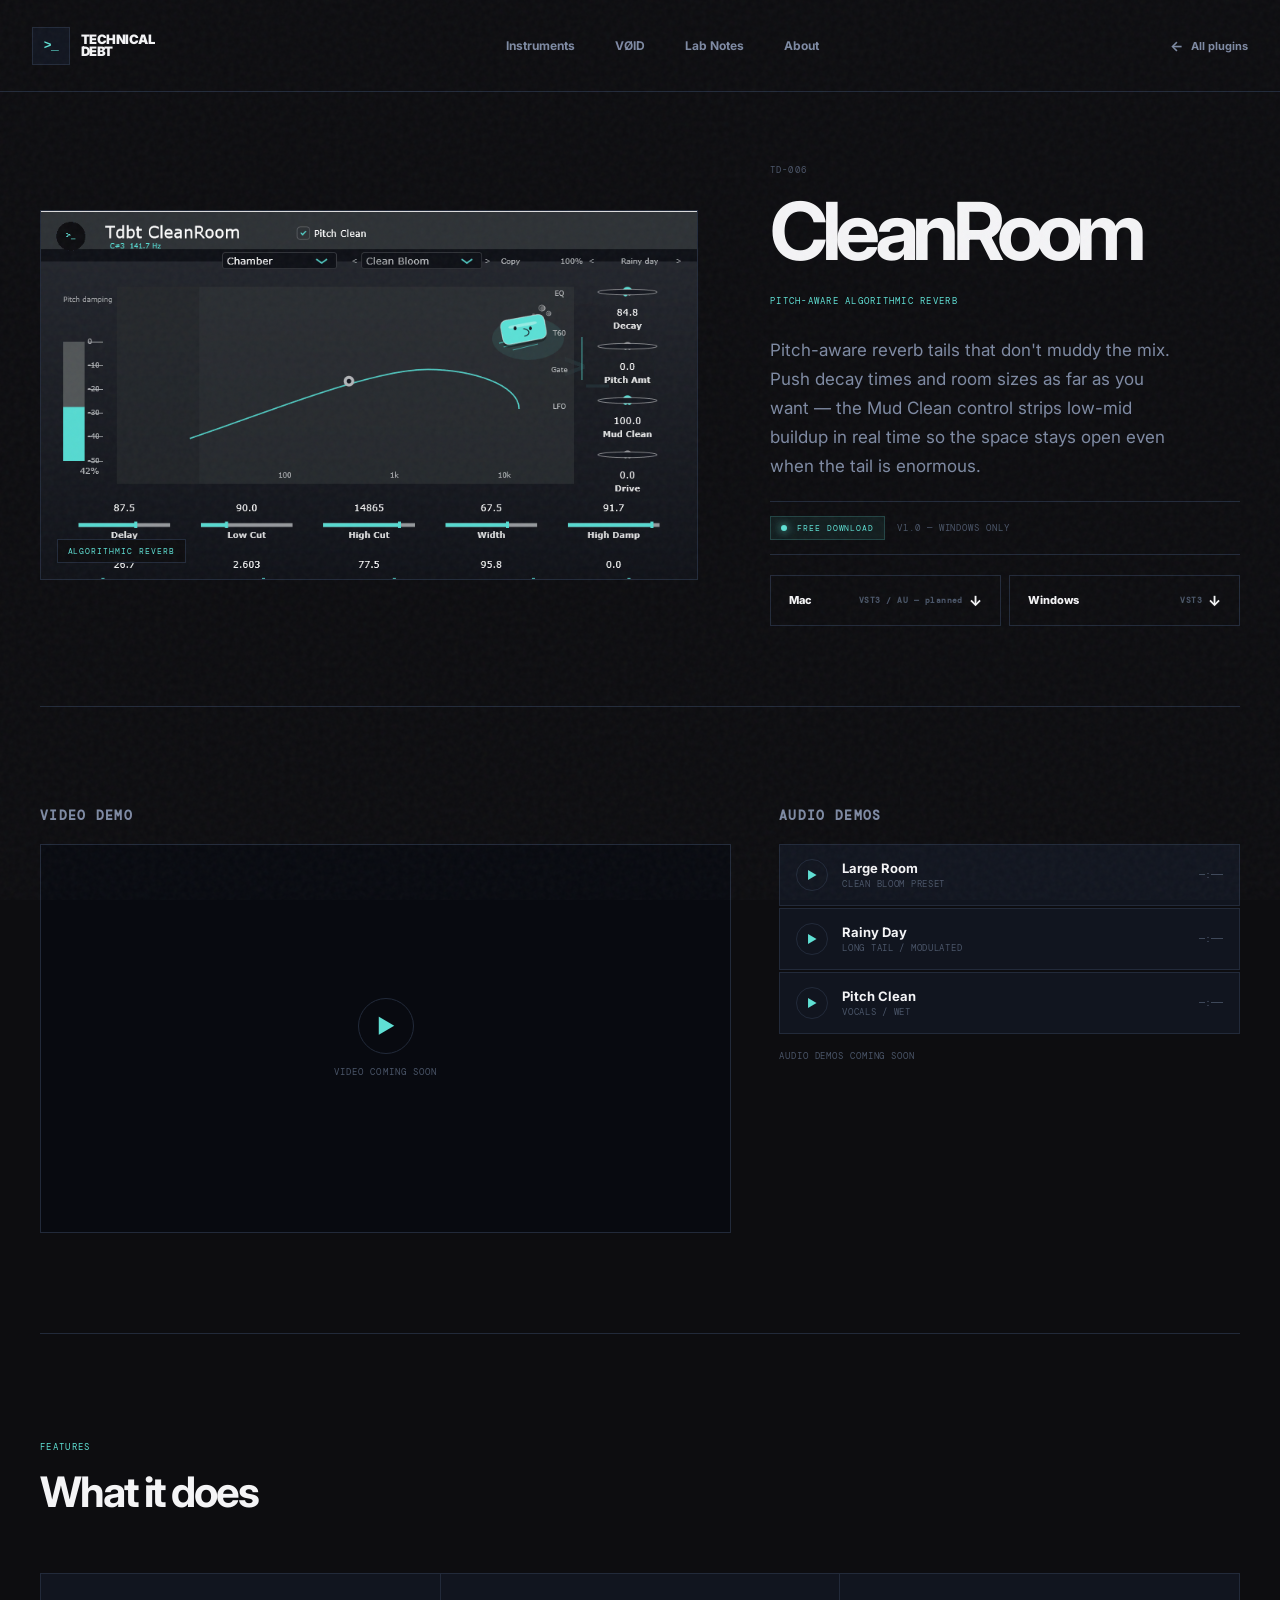
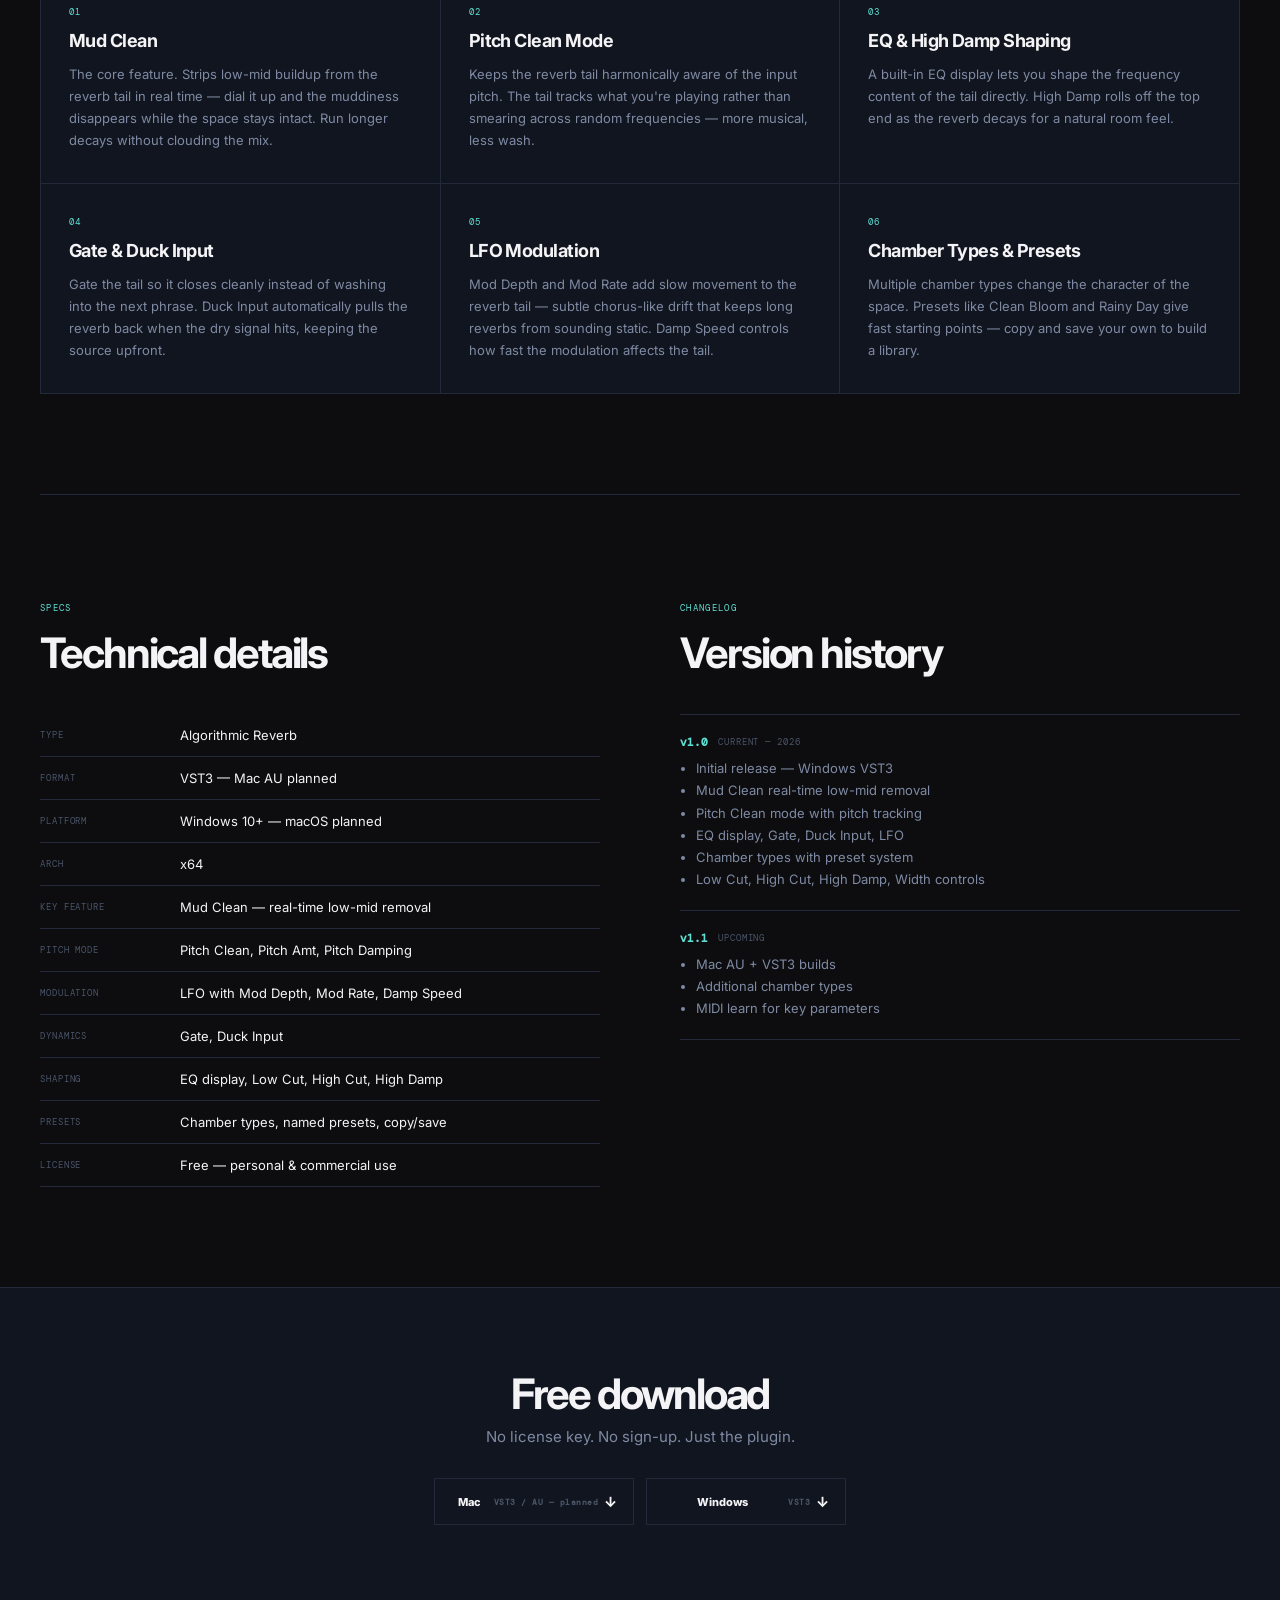
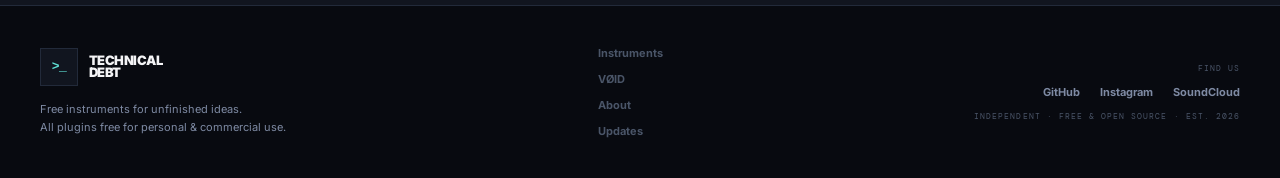
==== cleanroom.html @ be2aac9e "CleanRoom: dedicated plugin page" ====
<!doctype html>
<html lang="en">
<head>
  <meta charset="UTF-8">
  <meta name="viewport" content="width=device-width, initial-scale=1.0">
  <meta name="theme-color" content="#5fe0d4">
  <link rel="icon" href="favicon.ico" sizes="any">
  <link rel="icon" href="favicon.png" type="image/png">
  <link rel="apple-touch-icon" href="favicon.png">
  <meta name="description" content="Tdbt CleanRoom — Pitch-aware algorithmic reverb by Technical Debt. Reverb tails that don't muddy the mix. Free VST3 for Windows.">
  <title>CleanRoom — Technical Debt</title>
  <link rel="preconnect" href="https://fonts.googleapis.com">
  <link rel="preconnect" href="https://fonts.gstatic.com" crossorigin>
  <link href="https://fonts.googleapis.com/css2?family=DM+Mono:wght@400;500&family=Inter:wght@400;500;600;700;800;900&display=swap" rel="stylesheet">
  <link rel="stylesheet" href="style.css">
  <style>
    .plugin-hero { padding-top: 72px; padding-bottom: 80px; border-bottom: 1px solid var(--border); }
    .plugin-hero-inner { display: grid; grid-template-columns: 1.4fr 1fr; gap: 72px; align-items: center; }
    .plugin-screenshot { position: relative; aspect-ratio: 16/9; background: #080a10; border: 1px solid var(--border); overflow: hidden; }
    .plugin-screenshot img { width: 100%; height: 100%; object-fit: cover; object-position: top; }
    .plugin-screenshot-badge { position: absolute; bottom: 16px; left: 16px; padding: 6px 10px; background: rgba(13,13,16,.85); backdrop-filter: blur(8px); border: 1px solid var(--border); font-family: "DM Mono", monospace; font-size: 8px; letter-spacing: .12em; color: var(--teal); }
    .plugin-meta { display: flex; flex-direction: column; gap: 20px; }
    .plugin-id { font-family: "DM Mono", monospace; font-size: 9px; color: var(--dim); letter-spacing: .13em; }
    .plugin-hero h1 { margin: 0; font-size: 80px; line-height: .88; letter-spacing: -.08em; color: var(--text); }
    .plugin-type { font-family: "DM Mono", monospace; font-size: 9px; letter-spacing: .14em; color: var(--teal); }
    .plugin-tagline { margin: 0; font-size: 17px; line-height: 1.7; color: var(--muted); max-width: 400px; }
    .plugin-status-row { display: flex; align-items: center; gap: 12px; padding: 14px 0; border-top: 1px solid var(--border); border-bottom: 1px solid var(--border); }
    .plugin-status-row .status { position: static; padding: 6px 10px; background: rgba(95,224,212,.08); border: 1px solid rgba(95,224,212,.2); color: var(--teal); }
    .plugin-version { font-family: "DM Mono", monospace; font-size: 9px; color: var(--dim); letter-spacing: .1em; }
    .plugin-downloads { display: grid; grid-template-columns: 1fr 1fr; gap: 8px; }
    .plugin-downloads .download-btn { padding: 16px 18px; }
    .media-section { padding-block: 100px; border-bottom: 1px solid var(--border); }
    .media-grid { display: grid; grid-template-columns: 1.2fr .8fr; gap: 48px; align-items: start; }
    .video-block h2, .audio-block h2 { margin: 0 0 20px; font-size: 13px; font-weight: 700; letter-spacing: .1em; color: var(--muted); }
    .video-embed { position: relative; aspect-ratio: 16/9; background: #080a10; border: 1px solid var(--border); overflow: hidden; }
    .video-embed iframe { position: absolute; inset: 0; width: 100%; height: 100%; border: 0; }
    .video-placeholder { position: absolute; inset: 0; display: flex; flex-direction: column; align-items: center; justify-content: center; gap: 12px; color: var(--dim); }
    .video-placeholder .play-icon { width: 56px; height: 56px; border: 1px solid var(--border); border-radius: 50%; display: grid; place-items: center; font-size: 20px; color: var(--teal); }
    .video-placeholder p { margin: 0; font-family: "DM Mono", monospace; font-size: 9px; letter-spacing: .12em; }
    .demo-list { display: flex; flex-direction: column; gap: 2px; }
    .demo-track { display: flex; align-items: center; gap: 14px; padding: 14px 16px; background: var(--surface); border: 1px solid var(--border); cursor: pointer; transition: border-color .15s; }
    .demo-track:hover { border-color: var(--teal); }
    .demo-track.active { border-color: var(--teal); background: rgba(95,224,212,.06); }
    .demo-play { width: 32px; height: 32px; border: 1px solid var(--border); border-radius: 50%; display: grid; place-items: center; font-size: 11px; color: var(--teal); flex-shrink: 0; transition: .15s; }
    .demo-track.active .demo-play, .demo-track:hover .demo-play { background: var(--teal); color: var(--bg); border-color: var(--teal); }
    .demo-info { flex: 1; min-width: 0; }
    .demo-name { display: block; font-size: 13px; font-weight: 700; color: var(--text); white-space: nowrap; overflow: hidden; text-overflow: ellipsis; }
    .demo-desc { display: block; font-family: "DM Mono", monospace; font-size: 9px; color: var(--dim); letter-spacing: .08em; margin-top: 2px; }
    .demo-duration { font-family: "DM Mono", monospace; font-size: 10px; color: var(--dim); flex-shrink: 0; }
    .audio-player-bar { margin-top: 16px; padding: 14px 16px; background: var(--surface); border: 1px solid var(--border); display: none; }
    .audio-player-bar.visible { display: block; }
    .audio-player-bar audio { width: 100%; height: 32px; accent-color: var(--teal); }
    .audio-player-label { font-family: "DM Mono", monospace; font-size: 8px; letter-spacing: .1em; color: var(--teal); margin-bottom: 8px; }
    .features-section { padding-block: 100px; border-bottom: 1px solid var(--border); }
    .features-section h2 { margin: 12px 0 56px; font-size: 42px; letter-spacing: -.05em; color: var(--text); }
    .features-grid { display: grid; grid-template-columns: repeat(3, 1fr); gap: 1px; background: var(--border); border: 1px solid var(--border); }
    .feature-card { padding: 32px 28px; background: var(--surface); display: flex; flex-direction: column; gap: 12px; }
    .feature-num { font-family: "DM Mono", monospace; font-size: 9px; letter-spacing: .13em; color: var(--teal); }
    .feature-card h3 { margin: 0; font-size: 18px; letter-spacing: -.03em; color: var(--text); }
    .feature-card p { margin: 0; font-size: 13px; line-height: 1.7; color: var(--muted); }
    .specs-section { padding-block: 100px; }
    .specs-inner { display: grid; grid-template-columns: 1fr 1fr; gap: 80px; }
    .specs-section h2 { margin: 12px 0 36px; font-size: 42px; letter-spacing: -.05em; color: var(--text); }
    .spec-table { width: 100%; border-collapse: collapse; }
    .spec-table tr { border-bottom: 1px solid var(--border); }
    .spec-table td { padding: 13px 0; font-size: 13px; }
    .spec-table td:first-child { color: var(--dim); font-family: "DM Mono", monospace; font-size: 9px; letter-spacing: .1em; width: 140px; padding-right: 20px; }
    .spec-table td:last-child { color: var(--text); }
    .changelog { display: flex; flex-direction: column; gap: 0; }
    .changelog-entry { padding: 20px 0; border-bottom: 1px solid var(--border); }
    .changelog-entry:first-child { border-top: 1px solid var(--border); }
    .changelog-version { display: flex; align-items: center; gap: 10px; margin-bottom: 8px; }
    .changelog-version strong { font-family: "DM Mono", monospace; font-size: 11px; color: var(--teal); }
    .changelog-version span { font-family: "DM Mono", monospace; font-size: 9px; color: var(--dim); letter-spacing: .1em; }
    .changelog-entry ul { margin: 0; padding-left: 16px; }
    .changelog-entry li { font-size: 13px; color: var(--muted); line-height: 1.7; }
    .back-nav { display: inline-flex; align-items: center; gap: 8px; font-size: 11px; font-weight: 700; color: var(--muted); text-decoration: none; transition: color .15s; }
    .back-nav:hover { color: var(--teal); }
    .back-nav span { font-size: 14px; }
    .cta-strip { padding-block: 80px; background: var(--surface); border-top: 1px solid var(--border); text-align: center; }
    .cta-strip h2 { margin: 0 0 8px; font-size: 42px; letter-spacing: -.05em; color: var(--text); }
    .cta-strip p { margin: 0 0 32px; color: var(--muted); font-size: 15px; }
    .cta-buttons { display: inline-flex; gap: 12px; flex-wrap: wrap; justify-content: center; }
    .cta-buttons .download-btn { min-width: 200px; }
    @media (max-width: 900px) { .plugin-hero-inner { grid-template-columns: 1fr; gap: 40px; } .media-grid { grid-template-columns: 1fr; } .features-grid { grid-template-columns: 1fr 1fr; } .specs-inner { grid-template-columns: 1fr; gap: 60px; } }
    @media (max-width: 620px) { .plugin-hero h1 { font-size: 56px; } .features-grid { grid-template-columns: 1fr; } .plugin-downloads { grid-template-columns: 1fr; } }
  </style>
</head>
<body>
  <div class="grain"></div>
  <header>
    <a class="logo" href="index.html" aria-label="Technical Debt home">
      <span class="logo-icon"><span class="glyph">&gt;_</span><span class="accent-bar"></span></span>
      <span>TECHNICAL<br>DEBT</span>
    </a>
    <nav aria-label="Main navigation">
      <a href="index.html#instruments">Instruments</a>
      <a href="index.html#void">VØID</a>
      <a href="index.html#build">Lab Notes</a>
      <a href="index.html#about">About</a>
    </nav>
    <a class="back-nav" href="index.html"><span>&#8592;</span> All plugins</a>
  </header>

  <main>

    <section class="plugin-hero wrap">
      <div class="plugin-hero-inner">
        <div class="plugin-screenshot">
          <img src="assets/Tdbt cleanroom vst.png" alt="Tdbt CleanRoom reverb plugin interface">
          <span class="plugin-screenshot-badge mono">ALGORITHMIC REVERB</span>
        </div>
        <div class="plugin-meta">
          <div class="plugin-id mono">TD-006</div>
          <h1>CleanRoom</h1>
          <p class="plugin-type">PITCH-AWARE ALGORITHMIC REVERB</p>
          <p class="plugin-tagline">Pitch-aware reverb tails that don't muddy the mix. Push decay times and room sizes as far as you want — the Mud Clean control strips low-mid buildup in real time so the space stays open even when the tail is enormous.</p>
          <div class="plugin-status-row">
            <span class="status mono status-available"><i></i> FREE DOWNLOAD</span>
            <span class="plugin-version mono">V1.0 &mdash; WINDOWS ONLY</span>
          </div>
          <div class="plugin-downloads">
            <a class="download-btn" href="#" data-download="CleanRoom" data-platform="mac">
              <span class="dl-os">Mac</span><span class="dl-fmt mono">VST3 / AU — planned</span><span class="dl-arrow">&#8595;</span>
            </a>
            <a class="download-btn" href="#" data-download="CleanRoom" data-platform="win">
              <span class="dl-os">Windows</span><span class="dl-fmt mono">VST3</span><span class="dl-arrow">&#8595;</span>
            </a>
          </div>
        </div>
      </div>
    </section>

    <section class="media-section wrap">
      <div class="media-grid">
        <div class="video-block">
          <h2 class="mono">VIDEO DEMO</h2>
          <div class="video-embed">
            <!--
            <iframe src="https://www.youtube.com/embed/YOUR_VIDEO_ID?rel=0&modestbranding=1" title="CleanRoom demo" allow="accelerometer; autoplay; clipboard-write; encrypted-media; gyroscope; picture-in-picture" allowfullscreen></iframe>
            -->
            <div class="video-placeholder">
              <div class="play-icon">▶</div>
              <p>VIDEO COMING SOON</p>
            </div>
          </div>
        </div>
        <div class="audio-block">
          <h2 class="mono">AUDIO DEMOS</h2>
          <div class="demo-list" id="demo-list">
            <div class="demo-track" data-src="" data-label="Large Room — Clean Bloom preset">
              <div class="demo-play">▶</div>
              <div class="demo-info"><span class="demo-name">Large Room</span><span class="demo-desc">CLEAN BLOOM PRESET</span></div>
              <span class="demo-duration mono">—:——</span>
            </div>
            <div class="demo-track" data-src="" data-label="Rainy Day — Long Tail">
              <div class="demo-play">▶</div>
              <div class="demo-info"><span class="demo-name">Rainy Day</span><span class="demo-desc">LONG TAIL / MODULATED</span></div>
              <span class="demo-duration mono">—:——</span>
            </div>
            <div class="demo-track" data-src="" data-label="Pitch Clean — Vocals">
              <div class="demo-play">▶</div>
              <div class="demo-info"><span class="demo-name">Pitch Clean</span><span class="demo-desc">VOCALS / WET</span></div>
              <span class="demo-duration mono">—:——</span>
            </div>
          </div>
          <div class="audio-player-bar" id="audio-player-bar">
            <div class="audio-player-label mono" id="now-playing-label">NOW PLAYING</div>
            <audio id="audio-player" controls></audio>
          </div>
          <p style="margin-top:16px; font-family:'DM Mono',monospace; font-size:9px; color:var(--dim); letter-spacing:.1em;">AUDIO DEMOS COMING SOON</p>
        </div>
      </div>
    </section>

    <section class="features-section wrap">
      <span class="mono index">FEATURES</span>
      <h2>What it does</h2>
      <div class="features-grid">

        <div class="feature-card">
          <span class="feature-num mono">01</span>
          <h3>Mud Clean</h3>
          <p>The core feature. Strips low-mid buildup from the reverb tail in real time — dial it up and the muddiness disappears while the space stays intact. Run longer decays without clouding the mix.</p>
        </div>

        <div class="feature-card">
          <span class="feature-num mono">02</span>
          <h3>Pitch Clean Mode</h3>
          <p>Keeps the reverb tail harmonically aware of the input pitch. The tail tracks what you're playing rather than smearing across random frequencies — more musical, less wash.</p>
        </div>

        <div class="feature-card">
          <span class="feature-num mono">03</span>
          <h3>EQ & High Damp Shaping</h3>
          <p>A built-in EQ display lets you shape the frequency content of the tail directly. High Damp rolls off the top end as the reverb decays for a natural room feel.</p>
        </div>

        <div class="feature-card">
          <span class="feature-num mono">04</span>
          <h3>Gate & Duck Input</h3>
          <p>Gate the tail so it closes cleanly instead of washing into the next phrase. Duck Input automatically pulls the reverb back when the dry signal hits, keeping the source upfront.</p>
        </div>

        <div class="feature-card">
          <span class="feature-num mono">05</span>
          <h3>LFO Modulation</h3>
          <p>Mod Depth and Mod Rate add slow movement to the reverb tail — subtle chorus-like drift that keeps long reverbs from sounding static. Damp Speed controls how fast the modulation affects the tail.</p>
        </div>

        <div class="feature-card">
          <span class="feature-num mono">06</span>
          <h3>Chamber Types & Presets</h3>
          <p>Multiple chamber types change the character of the space. Presets like Clean Bloom and Rainy Day give fast starting points — copy and save your own to build a library.</p>
        </div>

      </div>
    </section>

    <section class="specs-section wrap">
      <div class="specs-inner">
        <div>
          <span class="mono index">SPECS</span>
          <h2>Technical details</h2>
          <table class="spec-table">
            <tr><td>TYPE</td><td>Algorithmic Reverb</td></tr>
            <tr><td>FORMAT</td><td>VST3 — Mac AU planned</td></tr>
            <tr><td>PLATFORM</td><td>Windows 10+ — macOS planned</td></tr>
            <tr><td>ARCH</td><td>x64</td></tr>
            <tr><td>KEY FEATURE</td><td>Mud Clean — real-time low-mid removal</td></tr>
            <tr><td>PITCH MODE</td><td>Pitch Clean, Pitch Amt, Pitch Damping</td></tr>
            <tr><td>MODULATION</td><td>LFO with Mod Depth, Mod Rate, Damp Speed</td></tr>
            <tr><td>DYNAMICS</td><td>Gate, Duck Input</td></tr>
            <tr><td>SHAPING</td><td>EQ display, Low Cut, High Cut, High Damp</td></tr>
            <tr><td>PRESETS</td><td>Chamber types, named presets, copy/save</td></tr>
            <tr><td>LICENSE</td><td>Free — personal &amp; commercial use</td></tr>
          </table>
        </div>
        <div>
          <span class="mono index">CHANGELOG</span>
          <h2>Version history</h2>
          <div class="changelog">
            <div class="changelog-entry">
              <div class="changelog-version">
                <strong>v1.0</strong>
                <span>CURRENT &mdash; 2026</span>
              </div>
              <ul>
                <li>Initial release — Windows VST3</li>
                <li>Mud Clean real-time low-mid removal</li>
                <li>Pitch Clean mode with pitch tracking</li>
                <li>EQ display, Gate, Duck Input, LFO</li>
                <li>Chamber types with preset system</li>
                <li>Low Cut, High Cut, High Damp, Width controls</li>
              </ul>
            </div>
            <div class="changelog-entry">
              <div class="changelog-version">
                <strong>v1.1</strong>
                <span>UPCOMING</span>
              </div>
              <ul>
                <li>Mac AU + VST3 builds</li>
                <li>Additional chamber types</li>
                <li>MIDI learn for key parameters</li>
              </ul>
            </div>
          </div>
        </div>
      </div>
    </section>

    <div class="cta-strip">
      <div class="wrap">
        <h2>Free download</h2>
        <p>No license key. No sign-up. Just the plugin.</p>
        <div class="cta-buttons">
          <a class="download-btn" href="#" data-download="CleanRoom" data-platform="mac">
            <span class="dl-os">Mac</span><span class="dl-fmt mono">VST3 / AU — planned</span><span class="dl-arrow">&#8595;</span>
          </a>
          <a class="download-btn" href="#" data-download="CleanRoom" data-platform="win">
            <span class="dl-os">Windows</span><span class="dl-fmt mono">VST3</span><span class="dl-arrow">&#8595;</span>
          </a>
        </div>
      </div>
    </div>

  </main>

  <footer>
    <div class="wrap footer-inner">
      <div class="footer-left">
        <a class="logo" href="index.html" aria-label="Technical Debt home">
          <span class="logo-icon"><span class="glyph">&gt;_</span><span class="accent-bar"></span></span>
          <span>TECHNICAL<br>DEBT</span>
        </a>
        <p>Free instruments for unfinished ideas.<br>All plugins free for personal &amp; commercial use.</p>
      </div>
      <nav class="footer-nav" aria-label="Footer navigation">
        <a href="index.html#instruments">Instruments</a>
        <a href="index.html#void">VØID</a>
        <a href="index.html#about">About</a>
        <a href="index.html#updates">Updates</a>
      </nav>
      <div class="footer-socials">
        <span class="mono">FIND US</span>
        <div class="social-links">
          <a href="#" aria-label="GitHub">GitHub</a>
          <a href="#" aria-label="Instagram">Instagram</a>
          <a href="#" aria-label="SoundCloud">SoundCloud</a>
        </div>
        <span class="mono footer-copy">INDEPENDENT &middot; FREE &amp; OPEN SOURCE &middot; EST. 2026</span>
      </div>
    </div>
  </footer>

  <div class="toast" id="toast" role="status"></div>

  <script>
    const downloads = {
      "CleanRoom": {
        win: "https://github.com/cjdanoy/technical-debt/releases/download/Tdbt_CleanRoom/Tdbt.CleanRoom.vst3",
      },
    };
    const toast = document.querySelector("#toast");
    function showToast(msg) { toast.textContent = msg; toast.classList.add("show"); clearTimeout(showToast.t); showToast.t = setTimeout(() => toast.classList.remove("show"), 2600); }
    document.querySelectorAll("[data-download]").forEach(link => {
      link.addEventListener("click", e => {
        e.preventDefault();
        const f = downloads[link.dataset.download];
        if (f && f[link.dataset.platform]) window.location.href = f[link.dataset.platform];
        else showToast(`CleanRoom for ${link.dataset.platform === "mac" ? "Mac" : "Windows"} — coming soon.`);
      });
    });
    document.querySelectorAll(".demo-track").forEach(track => {
      track.addEventListener("click", () => {
        if (!track.dataset.src) { showToast("Audio demo coming soon."); return; }
        document.querySelectorAll(".demo-track").forEach(t => t.classList.remove("active"));
        track.classList.add("active");
        const player = document.getElementById("audio-player");
        document.getElementById("now-playing-label").textContent = track.dataset.label;
        document.getElementById("audio-player-bar").classList.add("visible");
        player.src = track.dataset.src;
        player.play();
      });
    });
    const header = document.querySelector("header");
    window.addEventListener("scroll", () => header.classList.toggle("scrolled", window.scrollY > 40), { passive: true });
  </script>
</body>
</html>
---- style.css ----
:root {
  --bg: #0d0d10;
  --surface: #11151f;
  --teal: #5fe0d4;
  --orange: #ffb347;
  --orange-hot: #ff7a59;
  --text: #f4f4f6;
  --muted: #7e8aa3;
  --dim: #4a5568;
  --border: #222a3a;
  --line: rgba(34, 42, 58, .7);
  /* legacy aliases so old references still work */
  --black: #0d0d10;
  --paper: #0d0d10;
  --acid: #5fe0d4;
  --gray: #7e8aa3;
}

* { box-sizing: border-box; }
html { scroll-behavior: smooth; }
body { margin: 0; overflow-x: hidden; color: var(--text); background: var(--bg); font-family: Inter, sans-serif; }
button, input { font: inherit; }
a { color: inherit; }
.wrap { width: min(1200px, calc(100% - 64px)); margin-inline: auto; }
.mono { font-family: "DM Mono", monospace; }
.grain { position: fixed; z-index: 20; inset: 0; opacity: .04; pointer-events: none; background-image: url("data:image/svg+xml,%3Csvg viewBox='0 0 200 200' xmlns='http://www.w3.org/2000/svg'%3E%3Cfilter id='n'%3E%3CfeTurbulence type='fractalNoise' baseFrequency='.8' numOctaves='3' stitchTiles='stitch'/%3E%3C/filter%3E%3Crect width='100%25' height='100%25' filter='url(%23n)'/%3E%3C/svg%3E"); }
.sr-only { position: absolute; width: 1px; height: 1px; padding: 0; margin: -1px; overflow: hidden; clip: rect(0,0,0,0); white-space: nowrap; border: 0; }

header { height: 92px; max-width: 1320px; margin: auto; padding: 0 32px; display: flex; align-items: center; justify-content: space-between; border-bottom: 1px solid var(--border); }
.logo { display: inline-flex; align-items: center; gap: 11px; color: var(--text); font-size: 13px; font-weight: 900; line-height: .88; letter-spacing: -.04em; text-decoration: none; }
.logo-icon { width: 38px; height: 38px; display: grid; place-items: center; position: relative; background: var(--surface); border: 1px solid var(--border); flex-shrink: 0; overflow: hidden; }
.logo-icon .glyph { font-family: "Courier New", monospace; font-size: 13px; font-weight: 800; color: var(--teal); line-height: 1; }
.logo-icon .accent-bar { display: none; }
nav { display: flex; gap: 40px; }
nav a, .header-link { font-size: 12px; font-weight: 700; text-decoration: none; color: var(--muted); transition: color .15s; }
nav a:hover, .header-link:hover { color: var(--teal); }
.header-link { padding-bottom: 4px; border-bottom: 1px solid var(--border); color: var(--text); }

.hero { min-height: 680px; position: relative; padding-top: 85px; }
.hero-tag { display: flex; align-items: center; gap: 10px; font-size: 9px; letter-spacing: .15em; color: var(--muted); }
.hero-tag span { width: 32px; height: 2px; background: var(--teal); }
.hero h1 { max-width: 1050px; margin: 36px 0 45px; font-size: clamp(65px, 8.8vw, 126px); line-height: .82; letter-spacing: -.085em; font-weight: 900; color: var(--text); }
.hero h1 em { color: var(--teal); font-family: Georgia, serif; font-weight: 400; }
.hero-bottom { max-width: 1010px; display: flex; align-items: end; justify-content: space-between; }
.hero-bottom p { max-width: 490px; margin: 0; color: var(--muted); font-size: 17px; line-height: 1.7; }
.round-link { width: 64px; height: 64px; display: grid; place-items: center; border: 1px solid var(--border); border-radius: 50%; font-size: 24px; text-decoration: none; color: var(--text); transition: .2s; }
.round-link:hover { color: var(--bg); background: var(--teal); border-color: var(--teal); transform: translateY(5px); }
.signal { position: absolute; right: 0; top: 60px; height: 120px; display: flex; align-items: center; gap: 4px; transform: rotate(90deg); transform-origin: right bottom; opacity: .2; }
.signal i { display: block; width: 3px; height: calc(8px + var(--h, 30px)); background: var(--teal); }
.signal i:nth-child(3n) { --h: 65px; }.signal i:nth-child(4n) { --h: 90px; }.signal i:nth-child(5n) { --h: 45px; }

.manifesto { padding: 58px 0; color: var(--teal); background: var(--surface); border-top: 1px solid var(--border); border-bottom: 1px solid var(--border); }
.manifesto-inner { display: grid; grid-template-columns: .5fr 1.5fr; gap: 50px; align-items: start; }
.manifesto span { padding-top: 10px; color: var(--dim); font-size: 9px; letter-spacing: .14em; }
.manifesto p { max-width: 850px; margin: 0; font-size: 34px; line-height: 1.18; letter-spacing: -.04em; font-weight: 600; }

.products { padding-block: 120px 135px; }
.section-head { display: flex; align-items: end; justify-content: space-between; margin-bottom: 58px; }
.index { color: var(--teal); font-size: 9px; letter-spacing: .15em; }
.section-head h2, .about h2 { margin: 12px 0 0; font-size: 52px; line-height: 1; letter-spacing: -.06em; color: var(--text); }
.section-head > p { color: var(--muted); font-family: "DM Mono", monospace; font-size: 10px; line-height: 1.7; }
.product { display: grid; grid-template-columns: 1.36fr .64fr; min-height: 540px; margin-bottom: 60px; border: 1px solid var(--border); background: var(--surface); }
.product-hh { grid-template-columns: .64fr 1.36fr; }
.product-hh .product-image { order: 2; }.product-hh .product-copy { order: 1; }
.product-image { position: relative; min-height: 520px; overflow: hidden; background: #080a10; }
.product-image img { width: 100%; height: 100%; position: absolute; inset: 0; object-fit: cover; filter: saturate(.9) contrast(1.03); transition: transform .6s; }
.product:hover .product-image img { transform: scale(1.025); }
.corner-label, .status { position: absolute; z-index: 2; top: 18px; padding: 8px 10px; color: var(--text); background: rgba(13,13,16,.85); backdrop-filter: blur(8px); font-size: 8px; letter-spacing: .11em; border: 1px solid var(--border); }
.corner-label { left: 18px; }.status { right: 18px; }
.status i { display: inline-block; width: 6px; height: 6px; margin-right: 5px; border-radius: 50%; background: var(--teal); box-shadow: 0 0 8px var(--teal); }
.product-hh .status i { background: var(--orange-hot); box-shadow: 0 0 8px var(--orange-hot); }
.product-copy { padding: 42px 38px 34px; display: flex; flex-direction: column; }
.product-number { font-size: 9px; color: var(--dim); }
.product-copy h3 { margin: 36px 0 2px; font-size: 64px; line-height: .9; letter-spacing: -.075em; color: var(--text); }
.product-type { margin: 10px 0 25px; color: var(--teal); font-family: "DM Mono", monospace; font-size: 9px; letter-spacing: .14em; }
.description { margin: 0 0 25px; color: var(--muted); font-size: 13px; line-height: 1.75; }
.product-copy ul { margin: 0; padding: 0; list-style: none; border-top: 1px solid var(--line); }
.product-copy li { padding: 11px 0; border-bottom: 1px solid var(--line); font-size: 11px; font-weight: 600; color: var(--text); }
.product-copy li span { margin-right: 12px; color: var(--dim); font-family: "DM Mono", monospace; font-size: 8px; }
.product-button { margin-top: auto; padding: 15px 18px; display: flex; justify-content: space-between; border: 1px solid var(--teal); color: var(--bg); background: var(--teal); font-size: 11px; font-weight: 800; cursor: pointer; transition: .2s; }
.product-button:hover { background: transparent; color: var(--teal); }

.download-group { margin-top: auto; display: grid; grid-template-columns: 1fr 1fr; gap: 8px; }
.download-btn { padding: 14px 16px; display: flex; align-items: center; justify-content: space-between; gap: 6px; border: 1px solid var(--border); color: var(--text); background: transparent; text-decoration: none; font-size: 11px; font-weight: 800; transition: .2s; }
.download-btn:hover { color: var(--bg); background: var(--teal); border-color: var(--teal); }
.dl-os { flex: 1; }
.dl-fmt { color: var(--dim); font-size: 8px; letter-spacing: .06em; }
.download-btn:hover .dl-fmt { color: var(--bg); opacity: .6; }
.dl-arrow { font-size: 14px; }

.status-available i { background: var(--teal) !important; box-shadow: 0 0 8px var(--teal) !important; }

.build { padding-block: 120px 135px; }
.build-intro { max-width: 780px; margin-bottom: 64px; padding-bottom: 48px; border-bottom: 1px solid var(--line); }
.build-intro p { margin: 0; font-size: 17px; line-height: 1.75; color: var(--muted); }
.build-steps { margin: 0; padding: 0; list-style: none; }
.build-step { display: grid; grid-template-columns: 80px 1fr; gap: 0 32px; padding-block: 36px; border-bottom: 1px solid var(--line); }
.step-num { font-size: 9px; letter-spacing: .13em; color: var(--teal); padding-top: 6px; }
.step-body h3 { margin: 0 0 12px; font-size: 22px; letter-spacing: -.03em; color: var(--text); }
.step-body p { margin: 0 0 14px; font-size: 13px; line-height: 1.75; color: var(--muted); }
.step-body p:last-child { margin-bottom: 0; }
.step-body a { color: var(--teal); font-weight: 700; text-decoration: underline; text-underline-offset: 3px; }
.step-body a:hover { color: var(--orange); }
.step-body em { font-style: italic; color: var(--dim); }
.step-body pre { margin: 14px 0; padding: 16px 20px; background: var(--surface); border: 1px solid var(--border); overflow-x: auto; }
.step-body code { font-family: "DM Mono", monospace; font-size: 11px; color: var(--teal); background: rgba(95,224,212,.08); padding: 2px 6px; }
.step-body pre code { display: block; line-height: 1.7; color: var(--teal); background: none; padding: 0; }

.void-section { padding-block: 120px 135px; background: var(--surface); color: var(--text); border-top: 1px solid var(--border); border-bottom: 1px solid var(--border); }
.void-section .section-head { margin-bottom: 58px; }
.void-section .section-head h2 { margin: 12px 0 0; font-size: 52px; line-height: 1; letter-spacing: -.06em; }
.void-section .section-head > p { color: var(--muted); font-family: "DM Mono", monospace; font-size: 10px; line-height: 1.7; }
.void-index { color: var(--dim) !important; }
.void-grid { display: grid; grid-template-columns: repeat(3, 1fr); gap: 1px; background: var(--border); border: 1px solid var(--border); }
.void-card-featured { grid-column: span 2; }
.void-card-featured .void-image { aspect-ratio: 21/9; }
.void-card { display: flex; flex-direction: column; background: var(--surface); }
.void-image { position: relative; aspect-ratio: 16/9; overflow: hidden; background: #080a10; }
.void-image img { width: 100%; height: 100%; object-fit: cover; object-position: top; filter: saturate(.9) contrast(1.05); transition: transform .6s; }
.void-card:hover .void-image img { transform: scale(1.03); }
.void-body { padding: 22px 22px 20px; display: flex; flex-direction: column; flex: 1; gap: 10px; }
.void-tag { font-size: 8px; letter-spacing: .14em; color: var(--teal); }
.void-body h3 { margin: 0; font-size: 28px; letter-spacing: -.05em; line-height: 1; color: var(--text); }
.void-body p { margin: 0; color: var(--muted); font-size: 12px; line-height: 1.65; flex: 1; }
.void-body .download-group { margin-top: 8px; }
.void-body .download-btn { background: transparent; border-color: var(--border); }
.void-body .download-btn:hover { color: var(--bg); background: var(--teal); border-color: var(--teal); }
.void-body .dl-fmt { color: var(--dim); }

.about { padding-block: 120px; color: var(--text); background: var(--bg); border-top: 1px solid var(--border); }
.about-grid { display: grid; grid-template-columns: 1fr 1fr; gap: 110px; }
.about .index { color: var(--teal); }
.about-copy .large { margin: 4px 0 28px; color: var(--text); font-size: 25px; line-height: 1.4; letter-spacing: -.025em; }
.about-copy > p:not(.large) { color: var(--muted); font-size: 14px; line-height: 1.8; }
.maker { margin-top: 45px; padding-top: 25px; display: flex; align-items: center; gap: 15px; border-top: 1px solid var(--border); }
.maker-mark { width: 48px; height: 48px; display: grid; place-items: center; font-family: "Courier New", monospace; color: var(--bg); background: linear-gradient(135deg, var(--orange), var(--orange-hot)); font-size: 13px; font-weight: 900; }
.maker strong { display: block; font-size: 14px; color: var(--text); }.maker small { color: var(--dim); font-size: 8px; letter-spacing: .12em; }

.updates { padding-block: 115px; }
.update-card { margin-top: 20px; padding: 55px; display: grid; grid-template-columns: 1.2fr .8fr; gap: 80px; align-items: end; background: var(--surface); border: 1px solid var(--border); box-shadow: 10px 10px 0 var(--teal); }
.update-card span { font-size: 9px; letter-spacing: .13em; color: var(--teal); }
.update-card h2 { margin: 16px 0 0; font-size: 40px; line-height: 1.08; letter-spacing: -.05em; color: var(--text); }
.update-card form { display: grid; grid-template-columns: 1fr auto; }
.update-card input, dialog input { min-width: 0; padding: 15px; border: 1px solid var(--border); background: var(--bg); color: var(--text); outline: none; }
.update-card input::placeholder { color: var(--dim); }
.update-card button, dialog form button { padding: 14px 18px; border: 1px solid var(--teal); color: var(--bg); background: var(--teal); cursor: pointer; font-size: 11px; font-weight: 800; transition: .2s; }
.update-card button:hover { background: transparent; color: var(--teal); }
.update-card small { grid-column: 1 / -1; padding-top: 10px; font-size: 9px; color: var(--dim); }

footer { color: var(--text); background: #080a10; border-top: 1px solid var(--border); }
.footer-inner { min-height: 160px; display: flex; align-items: center; justify-content: space-between; gap: 40px; padding-block: 40px; }
.footer-left { display: flex; flex-direction: column; gap: 14px; }
.footer-left p { margin: 0; color: var(--muted); font-size: 11px; line-height: 1.7; }
.footer-nav { display: flex; flex-direction: column; gap: 12px; }
.footer-nav a { color: var(--dim); font-size: 11px; font-weight: 700; text-decoration: none; transition: color .15s; }
.footer-nav a:hover { color: var(--teal); }
.footer-socials { display: flex; flex-direction: column; gap: 12px; align-items: flex-end; }
.footer-socials > span { color: var(--dim); font-size: 8px; letter-spacing: .13em; }
.social-links { display: flex; gap: 20px; }
.social-links a { color: var(--muted); font-size: 11px; font-weight: 700; text-decoration: none; transition: color .15s; }
.social-links a:hover { color: var(--teal); }
.footer-copy { color: var(--dim) !important; font-size: 8px; }

@media (max-width: 720px) {
  .footer-inner { flex-direction: column; align-items: flex-start; gap: 32px; }
  .footer-socials { align-items: flex-start; }
  .footer-nav { flex-direction: row; flex-wrap: wrap; gap: 16px; }
}

dialog { width: min(500px, calc(100% - 30px)); padding: 40px; border: 1px solid var(--border); background: var(--surface); box-shadow: 10px 10px 0 var(--teal); color: var(--text); }
dialog::backdrop { background: rgba(8,10,16,.88); backdrop-filter: blur(5px); }
dialog .close { position: absolute; right: 15px; top: 10px; border: 0; background: transparent; font-size: 28px; cursor: pointer; color: var(--muted); }
dialog > span { color: var(--teal); font-size: 9px; letter-spacing: .14em; }
dialog h2 { margin: 15px 0; font-size: 35px; letter-spacing: -.05em; color: var(--text); }
dialog p { color: var(--muted); font-size: 13px; line-height: 1.6; }
dialog form { display: grid; grid-template-columns: 1fr auto; margin: 25px 0 12px; }
dialog input::placeholder { color: var(--dim); }
dialog > small { color: var(--dim); font-size: 9px; }
.toast { position: fixed; z-index: 30; left: 50%; bottom: 24px; padding: 13px 18px; color: var(--bg); background: var(--teal); border: 1px solid var(--teal); box-shadow: 4px 4px 0 rgba(95,224,212,.3); transform: translate(-50%, 90px); opacity: 0; transition: .3s; font-size: 11px; font-weight: 700; }
.toast.show { transform: translate(-50%, 0); opacity: 1; }

@media (max-width: 900px) {
  nav { display: none; }
  .hero { min-height: 620px; }
  .manifesto-inner { grid-template-columns: 1fr; }
  .product, .product-hh, .product-kr { grid-template-columns: 1fr; }
  .void-grid { grid-template-columns: 1fr 1fr; }
  .product-hh .product-image, .product-hh .product-copy { order: initial; }
  .product-image { min-height: 480px; }
  .about-grid { grid-template-columns: 1fr; gap: 60px; }
  .update-card { grid-template-columns: 1fr; gap: 45px; }
}

@media (max-width: 620px) {
  .wrap { width: calc(100% - 30px); }
  header { height: 75px; padding: 0 15px; }
  .header-link { font-size: 10px; }
  .hero { min-height: 570px; padding-top: 65px; }
  .hero h1 { font-size: 58px; }
  .signal { display: none; }
  .hero-bottom { align-items: start; flex-direction: column; gap: 35px; }
  .manifesto p { font-size: 27px; }
  .products { padding-block: 85px; }
  .section-head { align-items: start; flex-direction: column; gap: 20px; }
  .section-head h2, .about h2 { font-size: 43px; }
  .product-image { min-height: 330px; }
  .product-copy { padding: 30px 23px; }
  .product-copy h3 { font-size: 52px; }
  .product-button { margin-top: 30px; }
  .update-card { padding: 35px 24px; }
  .update-card h2 { font-size: 31px; }
  .void-grid { grid-template-columns: 1fr; }
  .update-card form, dialog form { grid-template-columns: 1fr; }
  .footer-inner { padding-block: 40px; flex-direction: column; gap: 25px; text-align: center; }
}

@media (prefers-reduced-motion: reduce) { *, *::before, *::after { scroll-behavior: auto !important; transition-duration: .01ms !important; } }
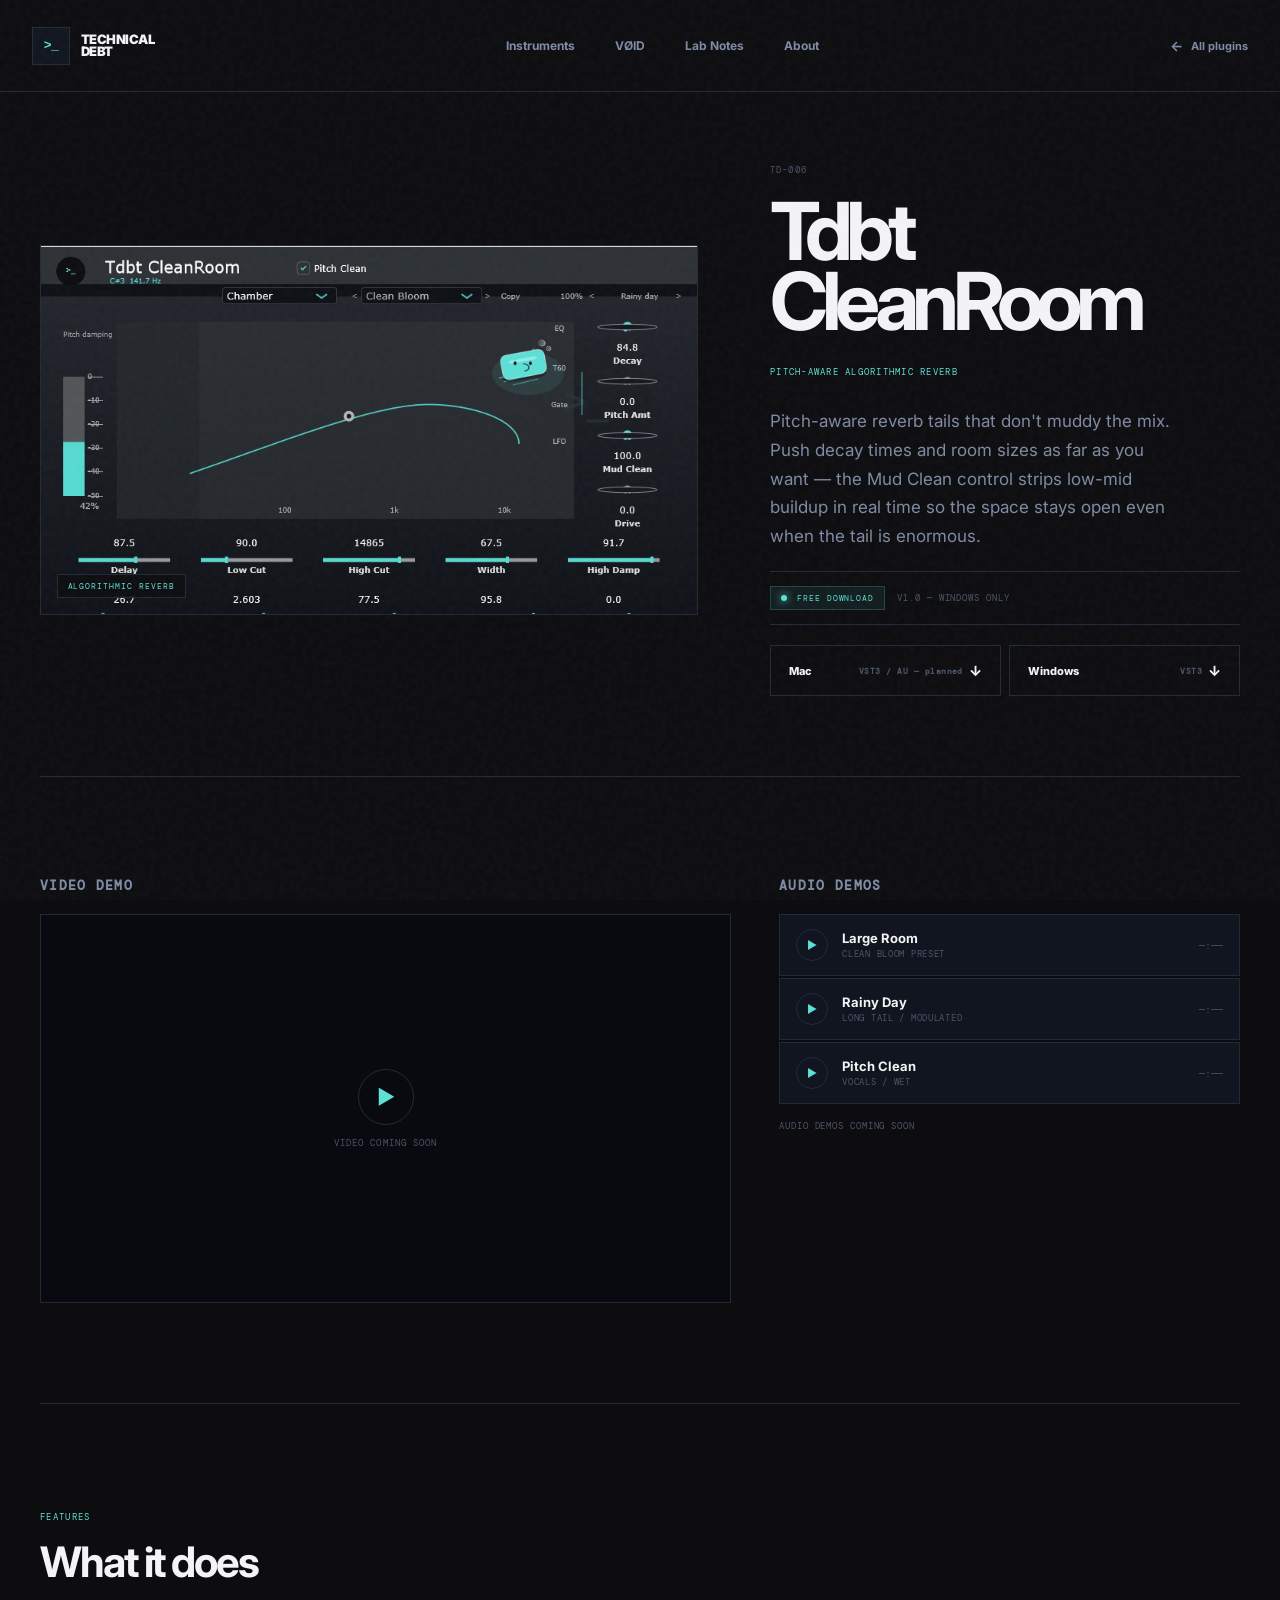
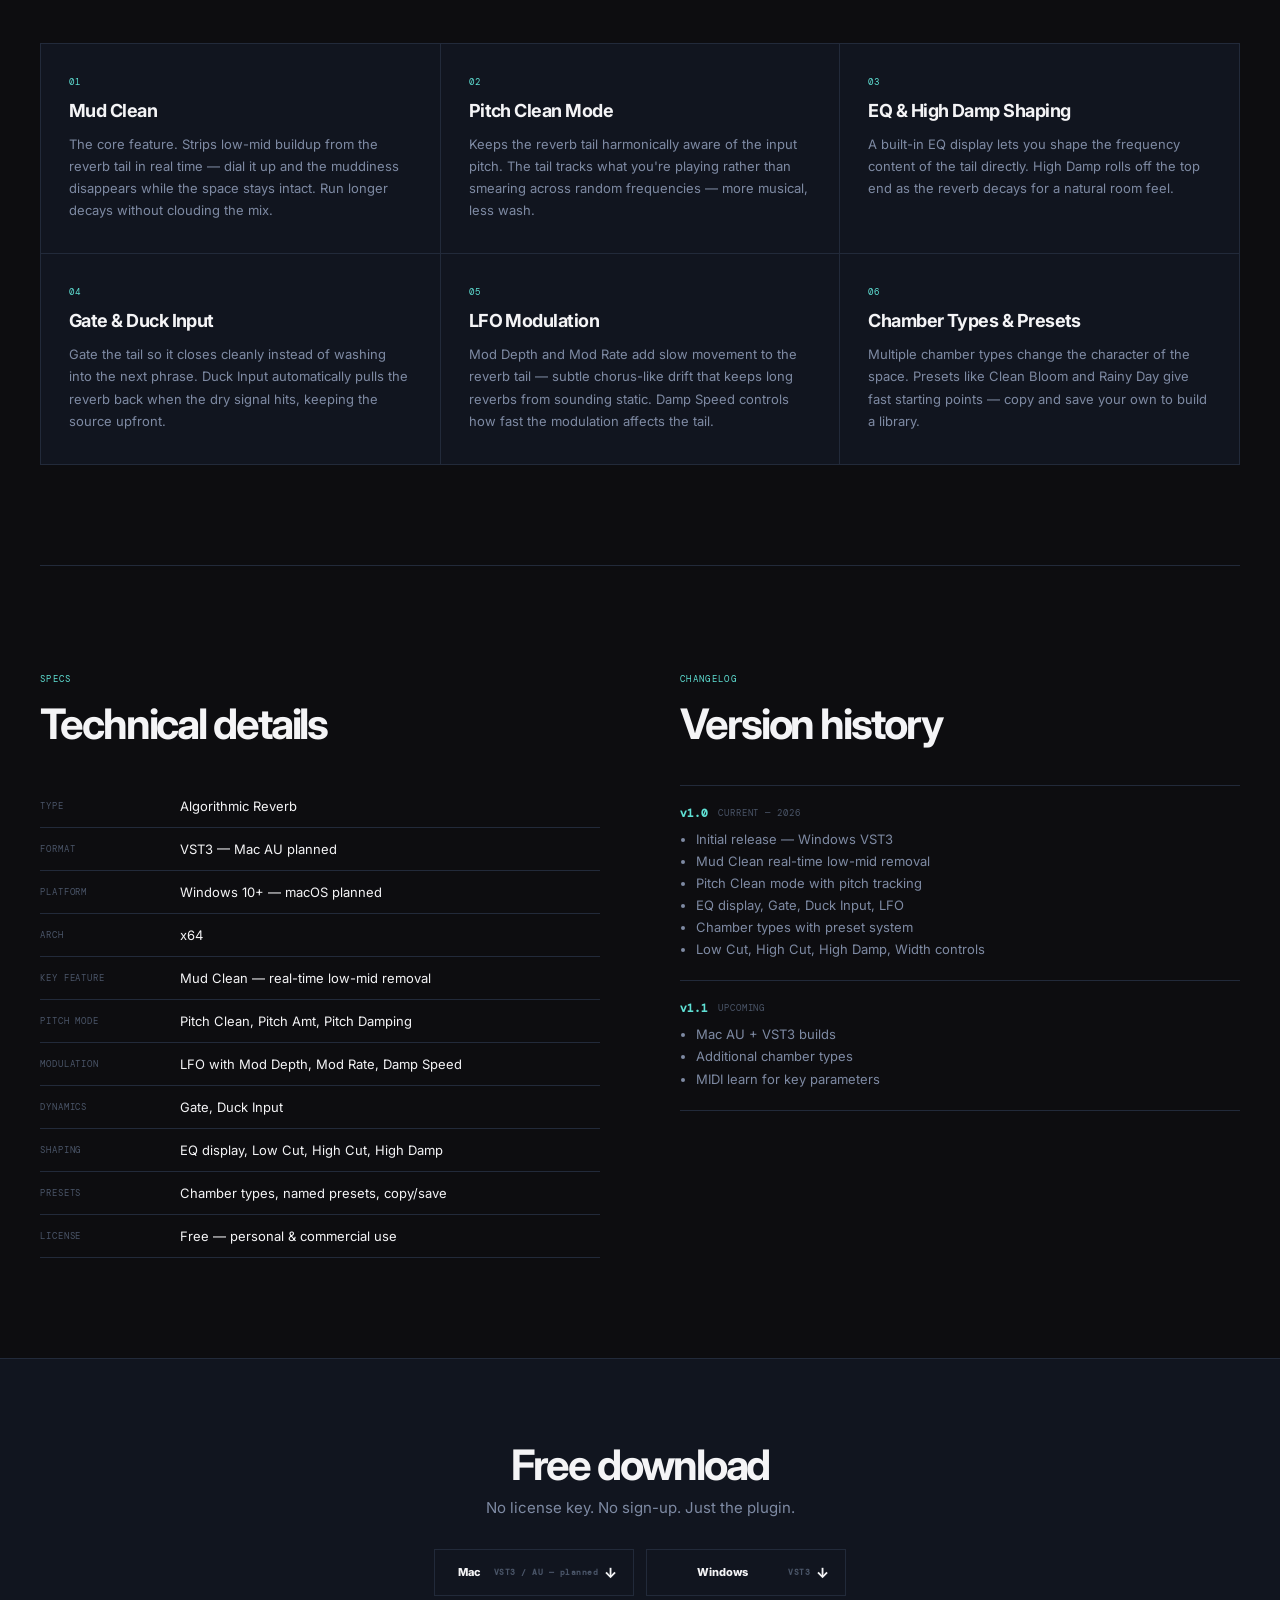
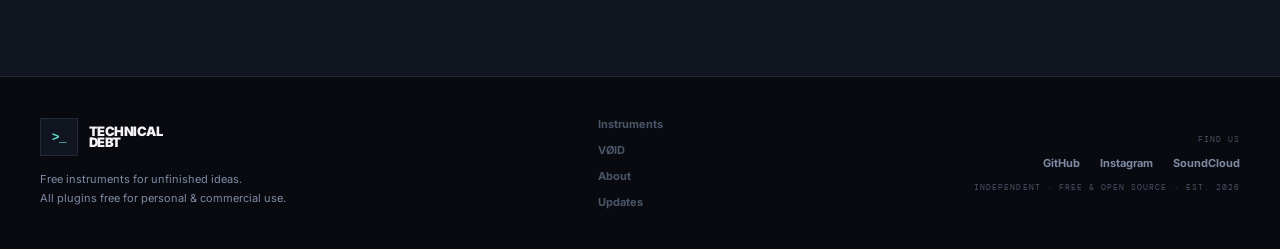
==== commit ca0122f0: "Rename CleanRoom to Tdbt CleanRoom" ====
--- a/cleanroom.html
+++ b/cleanroom.html
@@ -112,7 +112,7 @@
         </div>
         <div class="plugin-meta">
           <div class="plugin-id mono">TD-006</div>
-          <h1>CleanRoom</h1>
+          <h1>Tdbt CleanRoom</h1>
           <p class="plugin-type">PITCH-AWARE ALGORITHMIC REVERB</p>
           <p class="plugin-tagline">Pitch-aware reverb tails that don't muddy the mix. Push decay times and room sizes as far as you want — the Mud Clean control strips low-mid buildup in real time so the space stays open even when the tail is enormous.</p>
           <div class="plugin-status-row">
@@ -120,10 +120,10 @@
             <span class="plugin-version mono">V1.0 &mdash; WINDOWS ONLY</span>
           </div>
           <div class="plugin-downloads">
-            <a class="download-btn" href="#" data-download="CleanRoom" data-platform="mac">
+            <a class="download-btn" href="#" data-download="Tdbt CleanRoom" data-platform="mac">
               <span class="dl-os">Mac</span><span class="dl-fmt mono">VST3 / AU — planned</span><span class="dl-arrow">&#8595;</span>
             </a>
-            <a class="download-btn" href="#" data-download="CleanRoom" data-platform="win">
+            <a class="download-btn" href="#" data-download="Tdbt CleanRoom" data-platform="win">
               <span class="dl-os">Windows</span><span class="dl-fmt mono">VST3</span><span class="dl-arrow">&#8595;</span>
             </a>
           </div>
@@ -275,10 +275,10 @@
         <h2>Free download</h2>
         <p>No license key. No sign-up. Just the plugin.</p>
         <div class="cta-buttons">
-          <a class="download-btn" href="#" data-download="CleanRoom" data-platform="mac">
+          <a class="download-btn" href="#" data-download="Tdbt CleanRoom" data-platform="mac">
             <span class="dl-os">Mac</span><span class="dl-fmt mono">VST3 / AU — planned</span><span class="dl-arrow">&#8595;</span>
           </a>
-          <a class="download-btn" href="#" data-download="CleanRoom" data-platform="win">
+          <a class="download-btn" href="#" data-download="Tdbt CleanRoom" data-platform="win">
             <span class="dl-os">Windows</span><span class="dl-fmt mono">VST3</span><span class="dl-arrow">&#8595;</span>
           </a>
         </div>
@@ -318,7 +318,7 @@
 
   <script>
     const downloads = {
-      "CleanRoom": {
+      "Tdbt CleanRoom": {
         win: "https://github.com/cjdanoy/technical-debt/releases/download/Tdbt_CleanRoom/Tdbt.CleanRoom.vst3",
       },
     };
